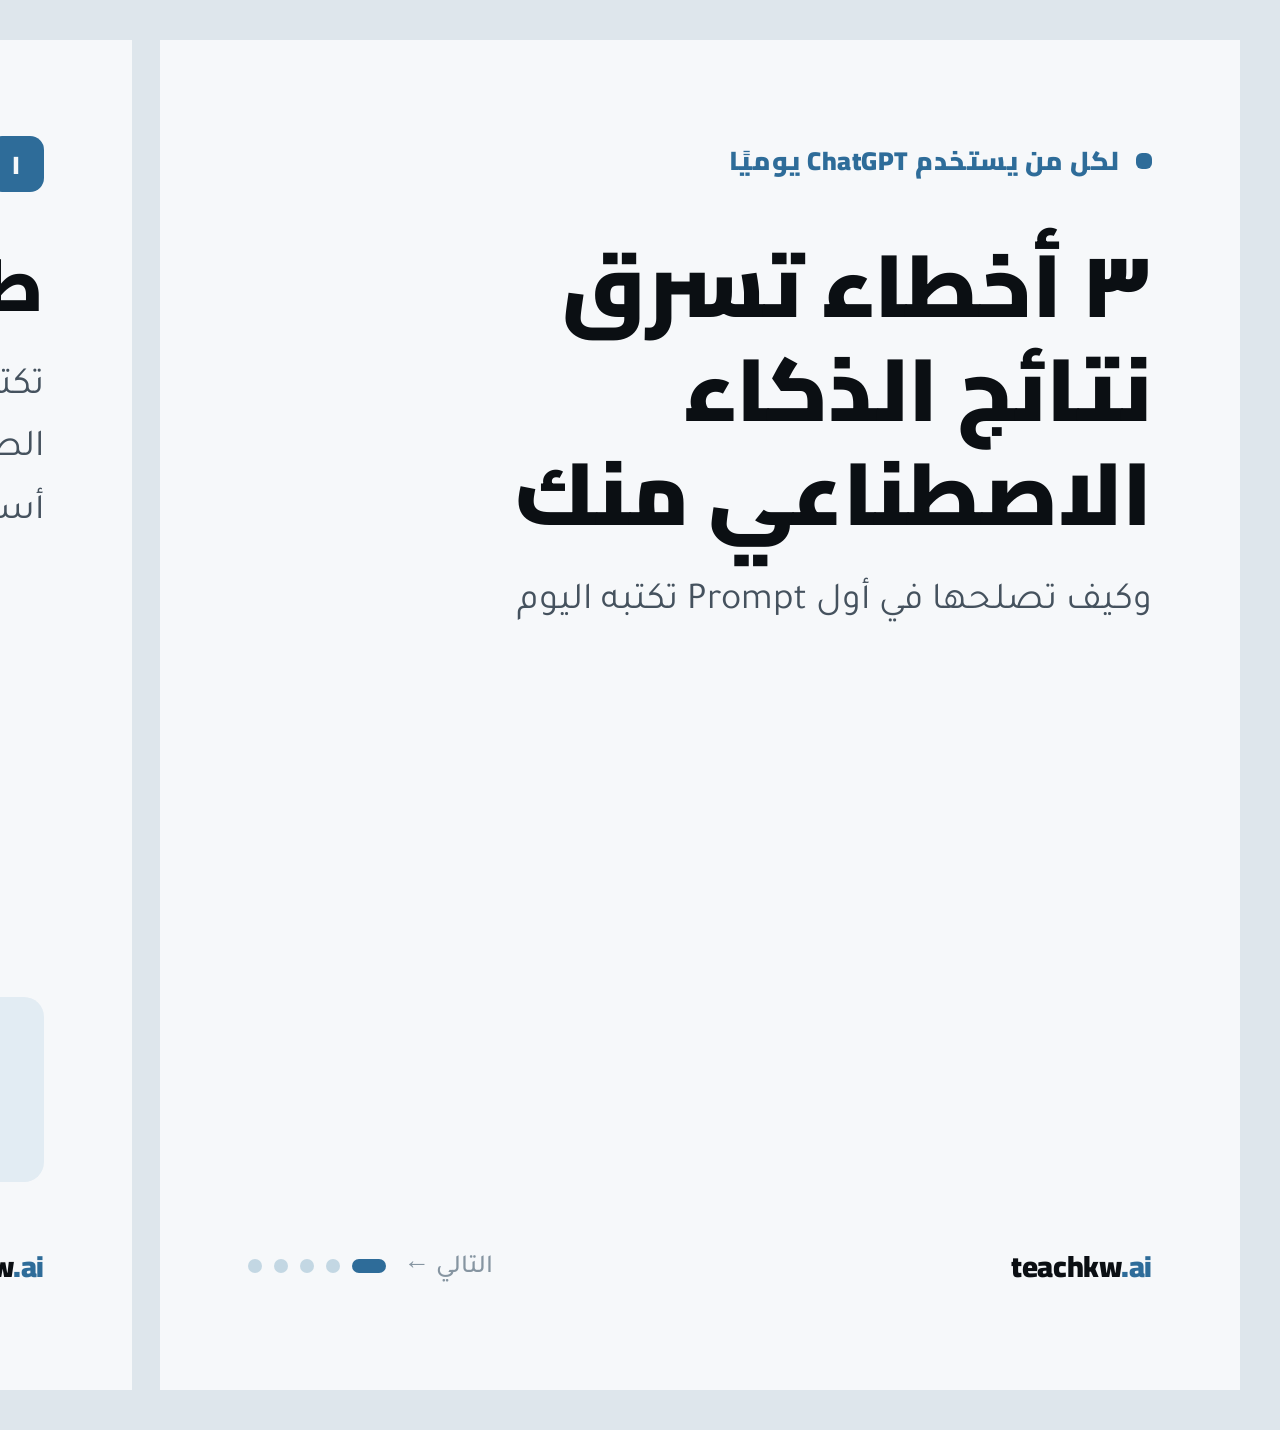
==== design-system/carousel-prompt-mistakes.html @ a30d7a94 "Add teachkw.ai Instagram visual identity design system Complete brand system for an Arabic AI-educat" ====
<!DOCTYPE html>
<html lang="ar" dir="rtl">
<head>
<meta charset="UTF-8">
<title>teachkw.ai — كاروسيل: ٣ أخطاء تسرق نتائج الذكاء الاصطناعي</title>
<link rel="stylesheet" href="assets/fonts.css">
<link rel="stylesheet" href="assets/tokens.css">
<style>
  html, body { margin: 0; background: #DEE6EC; }
  .strip {
    display: flex;
    gap: 28px;
    padding: 40px;
    overflow-x: auto;
    align-items: flex-start;
  }
  .canvas.slide {
    width: 1080px;
    height: 1350px;
    flex: none;
    background: var(--paper);
    padding: 96px 88px;
    display: flex;
    flex-direction: column;
  }
  .canvas.slide.dark { background: var(--blue-deep); }

  .eyebrow-row { display: flex; align-items: center; gap: 16px; }
  .num-chip {
    width: 56px; height: 56px; border-radius: 14px;
    background: var(--blue);
    display: flex; align-items: center; justify-content: center;
    font-family: var(--f-display); font-weight: 900; font-size: 26px; color: var(--paper);
    flex: none;
  }
  .dark .num-chip { background: var(--paper); color: var(--blue-deep); }
  .eyebrow {
    font-family: var(--f-display); font-weight: 700; font-size: 26px;
    letter-spacing: 0.02em; color: var(--blue);
  }
  .dark .eyebrow { color: #8FC1E6; }

  .headline {
    font-family: var(--f-display); font-weight: 900;
    color: var(--ink); text-wrap: balance;
    margin-top: 48px;
  }
  .dark .headline { color: var(--paper); }
  .headline.xl { font-size: 88px; line-height: 1.18; }
  .headline.lg { font-size: 74px; line-height: 1.2; }

  .sub {
    font-family: var(--f-body); font-weight: 400; font-size: 38px; line-height: 1.65;
    color: var(--ink-soft); margin-top: 28px; max-width: 860px;
  }
  .dark .sub { color: #C9DCE9; }

  .fix-box {
    margin-top: auto;
    background: var(--blue-mist);
    border-radius: 20px;
    padding: 40px 44px;
    display: flex;
    gap: 20px;
    align-items: flex-start;
  }
  .dark .fix-box { background: #1C3A52; }
  .fix-mark {
    font-family: var(--f-display); font-weight: 900; font-size: 32px; color: var(--blue);
    flex: none;
  }
  .dark .fix-mark { color: #8FC1E6; }
  .fix-text {
    font-family: var(--f-body); font-weight: 500; font-size: 34px; line-height: 1.55; color: var(--ink);
  }
  .dark .fix-text { color: var(--paper); }

  .spacer { flex: 1; }

  .foot-row {
    margin-top: 56px;
    display: flex; align-items: center; justify-content: space-between;
  }
  .dots { display: flex; gap: 12px; }
  .dot { width: 14px; height: 14px; border-radius: 50%; background: var(--blue-line); }
  .dark .dot { background: var(--blue-line-deep); }
  .dot.active { background: var(--blue); width: 34px; border-radius: 7px; }
  .dark .dot.active { background: var(--paper); }
  .next-tag { font-family: var(--f-body); font-weight: 500; font-size: 26px; color: var(--ink-faint); }
  .dark .next-tag { color: #7C93A3; }

  .cover-word { font-size: 30px; }
  .cta-word { font-size: 46px; text-align: center; }
</style>
</head>
<body>
<div class="strip">

  <!-- Slide 1 — cover -->
  <div class="canvas slide">
    <div class="eyebrow-row">
      <span class="tag-sq" style="width:16px;height:16px;"></span>
      <div class="eyebrow">لكل من يستخدم ChatGPT يوميًا</div>
    </div>
    <div class="headline xl">٣ أخطاء تسرق نتائج الذكاء الاصطناعي منك</div>
    <div class="sub">وكيف تصلحها في أول Prompt تكتبه اليوم</div>
    <div class="spacer"></div>
    <div class="foot-row">
      <div class="wordmark cover-word">teachkw<span class="dot-ai">.ai</span></div>
      <div style="display:flex; align-items:center; gap:18px;">
        <div class="next-tag">التالي ←</div>
        <div class="dots">
          <span class="dot active"></span><span class="dot"></span><span class="dot"></span><span class="dot"></span><span class="dot"></span>
        </div>
      </div>
    </div>
  </div>

  <!-- Slide 2 — mistake 1 (light) -->
  <div class="canvas slide">
    <div class="eyebrow-row">
      <div class="num-chip">١</div>
      <div class="eyebrow">الخطأ الأول</div>
    </div>
    <div class="headline lg">طلب غامض بدون سياق</div>
    <div class="sub">تكتب: «اكتب لي بوست عن القهوة» — بدون تحديد النبرة، الطول، أو الجمهور. النتيجة تطلع عامة، وما تشبه أسلوبك أبدًا.</div>
    <div class="spacer"></div>
    <div class="fix-box">
      <div class="fix-mark">✓</div>
      <div class="fix-text">الحل: حدّد الدور، الجمهور، الطول، والنبرة داخل نفس الطلب.</div>
    </div>
    <div class="foot-row">
      <div class="wordmark cover-word">teachkw<span class="dot-ai">.ai</span></div>
      <div class="dots">
        <span class="dot"></span><span class="dot active"></span><span class="dot"></span><span class="dot"></span><span class="dot"></span>
      </div>
    </div>
  </div>

  <!-- Slide 3 — mistake 2 (dark) -->
  <div class="canvas slide dark">
    <div class="eyebrow-row">
      <div class="num-chip">٢</div>
      <div class="eyebrow">الخطأ الثاني</div>
    </div>
    <div class="headline lg">تجاهل الهدف من المحتوى</div>
    <div class="sub">الذكاء الاصطناعي ما يعرف إذا كنت تبي تبيع، تشرح، أو تسلّي — إلا إذا قلت له صراحة من البداية.</div>
    <div class="spacer"></div>
    <div class="fix-box">
      <div class="fix-mark">✓</div>
      <div class="fix-text">الحل: ابدأ كل طلب بجملة تحدد الهدف: بيع، تعليم، أو تفاعل.</div>
    </div>
    <div class="foot-row">
      <div class="wordmark cover-word on-dark">teachkw<span class="dot-ai">.ai</span></div>
      <div class="dots">
        <span class="dot"></span><span class="dot"></span><span class="dot active"></span><span class="dot"></span><span class="dot"></span>
      </div>
    </div>
  </div>

  <!-- Slide 4 — mistake 3 (light) -->
  <div class="canvas slide">
    <div class="eyebrow-row">
      <div class="num-chip">٣</div>
      <div class="eyebrow">الخطأ الثالث</div>
    </div>
    <div class="headline lg">الاكتفاء بأول نتيجة</div>
    <div class="sub">أول إجابة نادرًا ما تكون الأفضل. أغلب المحترفين يعدّلون على الناتج مرتين أو ثلاث قبل ما يستخدمونه.</div>
    <div class="spacer"></div>
    <div class="fix-box">
      <div class="fix-mark">✓</div>
      <div class="fix-text">الحل: اطلب "اختصرها"، "غيّر النبرة"، أو "أعطني نسخة ثانية" قبل ما توقف.</div>
    </div>
    <div class="foot-row">
      <div class="wordmark cover-word">teachkw<span class="dot-ai">.ai</span></div>
      <div class="dots">
        <span class="dot"></span><span class="dot"></span><span class="dot"></span><span class="dot active"></span><span class="dot"></span>
      </div>
    </div>
  </div>

  <!-- Slide 5 — CTA (dark) -->
  <div class="canvas slide dark" style="align-items:center; text-align:center;">
    <div class="spacer"></div>
    <span class="tag-sq" style="width:16px;height:16px; background:var(--paper);"></span>
    <div class="headline lg" style="margin-top:36px;">جرّب هالثلاث تعديلات بأول Prompt تكتبه اليوم</div>
    <div class="sub" style="text-align:center;">تابعني لمزيد من نصائح الذكاء الاصطناعي بالعربي</div>
    <div class="spacer"></div>
    <div class="wordmark cta-word on-dark">teachkw<span class="dot-ai">.ai</span></div>
    <div class="foot-row" style="width:100%; margin-top:36px;">
      <div class="next-tag" style="margin:0 auto;">شارك المنشور مع صديق يستخدم ChatGPT</div>
    </div>
  </div>

</div>
</body>
</html>
---- design-system/assets/fonts.css ----
@font-face{font-family:"Cairo";font-style:normal;font-weight:400;font-display:swap;src:url([data-uri]) format("woff");}
@font-face{font-family:"Cairo";font-style:normal;font-weight:600;font-display:swap;src:url([data-uri]) format("woff");}
@font-face{font-family:"Cairo";font-style:normal;font-weight:900;font-display:swap;src:url([data-uri]) format("woff");}
@font-face{font-family:"Tajawal";font-style:normal;font-weight:400;font-display:swap;src:url([data-uri]) format("woff");}
@font-face{font-family:"Tajawal";font-style:normal;font-weight:500;font-display:swap;src:url([data-uri]) format("woff");}
@font-face{font-family:"Tajawal";font-style:normal;font-weight:700;font-display:swap;src:url([data-uri]) format("woff");}
---- design-system/assets/tokens.css ----
/* ============================================================
   teachkw.ai — design tokens
   Palette: warm-white paper, calm steel blue, near-black ink.
   Two colors + ink, used with discipline across every asset.
   ============================================================ */

:root {
  /* paper */
  --paper: #F6F8FA;        /* page ground: white with a whisper of blue-grey */
  --paper-raised: #FFFFFF; /* cards / raised surfaces sitting on --paper */

  /* ink */
  --ink: #0B0F13;          /* near-black, cool bias — display type, headlines */
  --ink-soft: #45525E;     /* body copy, secondary text */
  --ink-faint: #8695A1;    /* captions, meta, placeholders */

  /* calm blue */
  --blue: #2E6C99;         /* primary accent — links, marks, tags */
  --blue-deep: #12293D;    /* dark panels, cover backgrounds, contrast slides */
  --blue-mist: #E2ECF3;    /* soft tint — chips, section backgrounds */
  --blue-line: #C3D7E3;    /* hairlines, borders on paper */
  --blue-line-deep: #2C4A61; /* hairlines on --blue-deep panels */

  /* type */
  --f-display: "Cairo", "Segoe UI", Tahoma, Arial, sans-serif;
  --f-body: "Tajawal", "Segoe UI", Tahoma, Arial, sans-serif;
}

* { box-sizing: border-box; }

.canvas {
  font-family: var(--f-body);
  color: var(--ink);
  direction: rtl;
  overflow: hidden;
  position: relative;
}

.canvas p, .canvas h1, .canvas h2, .canvas h3, .canvas span { margin: 0; padding: 0; }

/* recurring brand device: a solid blue square tag — used as bullets,
   corner tabs, slide-number chips. Stands in for a literal logo icon. */
.tag-sq {
  display: inline-block;
  background: var(--blue);
  border-radius: 6px;
}

.wordmark {
  font-family: var(--f-display);
  font-weight: 900;
  letter-spacing: -0.01em;
  white-space: nowrap;
  direction: ltr;
  unicode-bidi: bidi-override;
}
.wordmark .dot-ai { color: var(--blue); }
.wordmark.on-dark { color: var(--paper); }
.wordmark.on-dark .dot-ai { color: #7FB2D8; }
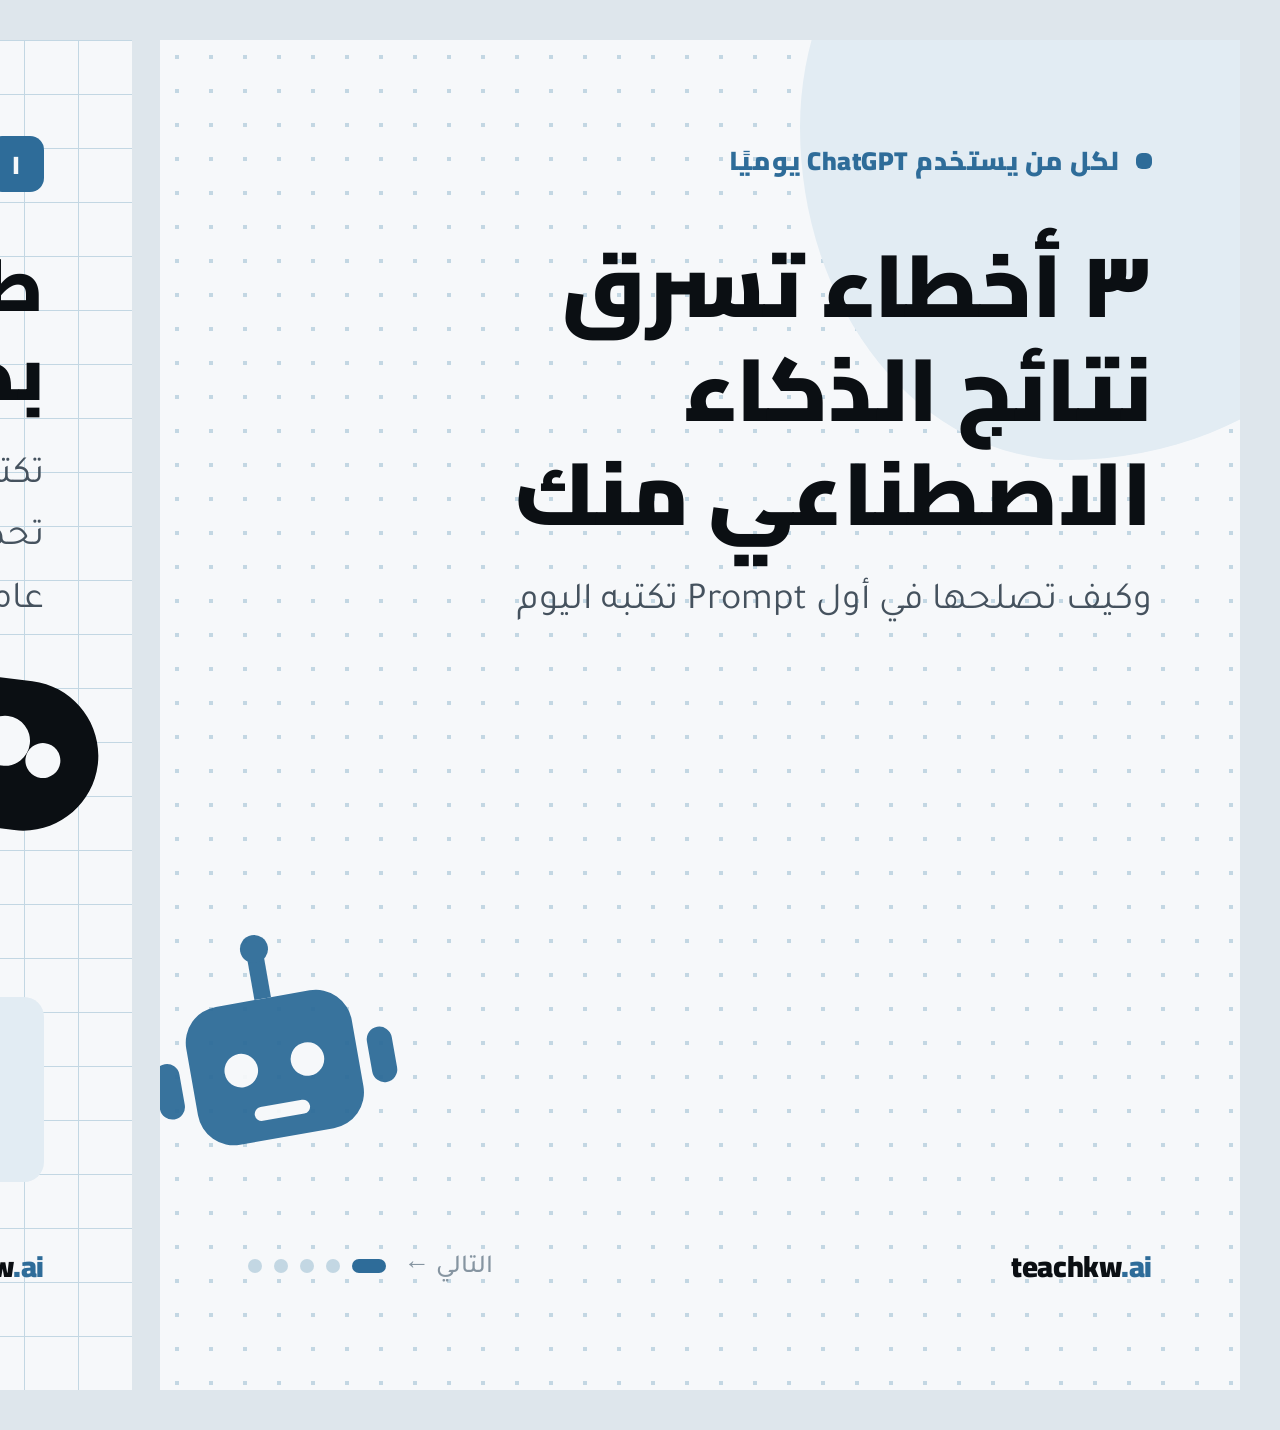
==== commit 87bf38a2: "Add illustration, pattern, and depth layer to the design system Replace the flat, text-only slides w" ====
--- a/design-system/carousel-prompt-mistakes.html
+++ b/design-system/carousel-prompt-mistakes.html
@@ -18,12 +18,18 @@
     width: 1080px;
     height: 1350px;
     flex: none;
-    background: var(--paper);
+    background-color: var(--paper);
+  }
+  .canvas.slide.dark { background-color: var(--blue-deep); }
+  .canvas.slide .stage {
+    height: 100%;
     padding: 96px 88px;
     display: flex;
     flex-direction: column;
   }
-  .canvas.slide.dark { background: var(--blue-deep); }
+
+  .deco-icon { position: absolute; z-index: 0; }
+  .deco-icon svg { filter: none; }
 
   .eyebrow-row { display: flex; align-items: center; gap: 16px; }
   .num-chip {
@@ -46,23 +52,24 @@
     margin-top: 48px;
   }
   .dark .headline { color: var(--paper); }
-  .headline.xl { font-size: 88px; line-height: 1.18; }
-  .headline.lg { font-size: 74px; line-height: 1.2; }
+  .headline.xl { font-size: 88px; line-height: 1.18; max-width: 780px; }
+  .headline.lg { font-size: 74px; line-height: 1.2; max-width: 640px; }
 
   .sub {
     font-family: var(--f-body); font-weight: 400; font-size: 38px; line-height: 1.65;
-    color: var(--ink-soft); margin-top: 28px; max-width: 860px;
+    color: var(--ink-soft); margin-top: 28px; max-width: 720px;
   }
   .dark .sub { color: #C9DCE9; }
 
   .fix-box {
     margin-top: auto;
     background: var(--blue-mist);
-    border-radius: 20px;
+    border-radius: 20px 20px 20px 4px;
     padding: 40px 44px;
     display: flex;
     gap: 20px;
     align-items: flex-start;
+    max-width: 720px;
   }
   .dark .fix-box { background: #1C3A52; }
   .fix-mark {
@@ -94,101 +101,182 @@
 </style>
 </head>
 <body>
+
+<!-- icon symbol library, inlined so file:// use works everywhere -->
+<svg style="display:none" aria-hidden="true">
+<defs>
+<symbol id="sym-thinker" viewBox="0 0 200 200">
+  <circle cx="108" cy="52" r="26" fill="var(--ink)"/>
+  <path d="M60 190 C58 140 70 108 108 108 C146 108 158 140 156 190 Z" fill="var(--ink)"/>
+  <path d="M128 96 C140 88 148 74 146 60" stroke="var(--ink)" stroke-width="14" fill="none" stroke-linecap="round"/>
+  <circle cx="146" cy="58" r="9" fill="var(--ink)"/>
+  <path d="M40 190 C42 160 50 140 66 132" stroke="var(--ink)" stroke-width="16" fill="none" stroke-linecap="round"/>
+  <path d="M176 190 C174 160 166 140 150 132" stroke="var(--ink)" stroke-width="16" fill="none" stroke-linecap="round"/>
+</symbol>
+<symbol id="sym-robot" viewBox="0 0 200 200">
+  <rect x="40" y="70" width="120" height="100" rx="26" fill="var(--blue)"/>
+  <circle cx="76" cy="118" r="12" fill="var(--paper)"/>
+  <circle cx="124" cy="118" r="12" fill="var(--paper)"/>
+  <rect x="80" y="146" width="40" height="10" rx="5" fill="var(--paper)"/>
+  <rect x="94" y="40" width="12" height="30" fill="var(--blue)"/>
+  <circle cx="100" cy="34" r="10" fill="var(--blue)"/>
+  <rect x="14" y="104" width="18" height="40" rx="9" fill="var(--blue)"/>
+  <rect x="168" y="104" width="18" height="40" rx="9" fill="var(--blue)"/>
+</symbol>
+<symbol id="sym-fog" viewBox="0 0 200 200">
+  <path d="M20 90c0-33 27-60 60-60h40c33 0 60 27 60 60s-27 60-60 60H92l-30 26 4-30C36 138 20 116 20 90z" fill="var(--ink)"/>
+  <circle cx="70" cy="88" r="16" fill="var(--paper)"/>
+  <circle cx="104" cy="80" r="20" fill="var(--paper)"/>
+  <circle cx="136" cy="92" r="14" fill="var(--paper)"/>
+</symbol>
+<symbol id="sym-signpost" viewBox="0 0 200 200">
+  <rect x="94" y="60" width="12" height="130" rx="6" fill="var(--ink)"/>
+  <path d="M106 70 h64 l-16 20 16 20 h-64 z" fill="var(--blue)"/>
+  <path d="M94 100 h-60 l16 18 -16 18 h60 z" fill="var(--ink)"/>
+  <path d="M106 40 h48 l-12 15 12 15 h-48 z" fill="var(--blue)"/>
+</symbol>
+<symbol id="sym-checklist" viewBox="0 0 200 200">
+  <rect x="40" y="24" width="120" height="160" rx="14" fill="var(--ink)"/>
+  <rect x="58" y="52" width="84" height="14" rx="7" fill="var(--paper)"/>
+  <rect x="58" y="96" width="60" height="10" rx="5" fill="var(--blue)"/>
+  <rect x="58" y="130" width="60" height="10" rx="5" fill="var(--blue)"/>
+  <circle cx="146" cy="60" r="18" fill="var(--blue)"/>
+  <path d="M138 60 l6 6 12 -12" stroke="var(--paper)" stroke-width="6" fill="none" stroke-linecap="round" stroke-linejoin="round"/>
+  <circle cx="146" cy="102" r="10" fill="none" stroke="var(--ink)" stroke-width="4"/>
+  <circle cx="146" cy="136" r="10" fill="none" stroke="var(--ink)" stroke-width="4"/>
+</symbol>
+<symbol id="sym-bell" viewBox="0 0 200 200">
+  <path d="M100 30c-30 0-46 22-46 56v28l-16 26h124l-16-26v-28c0-34-16-56-46-56z" fill="var(--paper)"/>
+  <circle cx="100" cy="164" r="16" fill="var(--paper)"/>
+  <circle cx="100" cy="26" r="10" fill="var(--paper)"/>
+</symbol>
+</defs>
+</svg>
+
 <div class="strip">
 
   <!-- Slide 1 — cover -->
-  <div class="canvas slide">
-    <div class="eyebrow-row">
-      <span class="tag-sq" style="width:16px;height:16px;"></span>
-      <div class="eyebrow">لكل من يستخدم ChatGPT يوميًا</div>
-    </div>
-    <div class="headline xl">٣ أخطاء تسرق نتائج الذكاء الاصطناعي منك</div>
-    <div class="sub">وكيف تصلحها في أول Prompt تكتبه اليوم</div>
-    <div class="spacer"></div>
-    <div class="foot-row">
-      <div class="wordmark cover-word">teachkw<span class="dot-ai">.ai</span></div>
-      <div style="display:flex; align-items:center; gap:18px;">
-        <div class="next-tag">التالي ←</div>
+  <div class="canvas slide pat-dots">
+    <div class="blob" style="width:640px;height:640px; top:-220px; right:-200px;"></div>
+    <div class="deco-icon icon-auto" style="width:280px;height:280px; left:-30px; bottom:210px; transform:rotate(-10deg); opacity:0.95;">
+      <svg><use href="#sym-robot"/></svg>
+    </div>
+    <div class="stage">
+      <div class="eyebrow-row">
+        <span class="tag-sq" style="width:16px;height:16px;"></span>
+        <div class="eyebrow">لكل من يستخدم ChatGPT يوميًا</div>
+      </div>
+      <div class="headline xl">٣ أخطاء تسرق نتائج الذكاء الاصطناعي منك</div>
+      <div class="sub">وكيف تصلحها في أول Prompt تكتبه اليوم</div>
+      <div class="spacer"></div>
+      <div class="foot-row">
+        <div class="wordmark cover-word">teachkw<span class="dot-ai">.ai</span></div>
+        <div style="display:flex; align-items:center; gap:18px;">
+          <div class="next-tag">التالي ←</div>
+          <div class="dots">
+            <span class="dot active"></span><span class="dot"></span><span class="dot"></span><span class="dot"></span><span class="dot"></span>
+          </div>
+        </div>
+      </div>
+    </div>
+  </div>
+
+  <!-- Slide 2 — mistake 1 (light) -->
+  <div class="canvas slide pat-grid">
+    <div class="blob" style="width:420px;height:420px; top:-140px; left:-160px;"></div>
+    <div class="deco-icon icon-auto" style="width:250px;height:250px; right:10px; top:600px; transform:rotate(7deg);">
+      <svg><use href="#sym-fog"/></svg>
+    </div>
+    <div class="stage">
+      <div class="eyebrow-row">
+        <div class="num-chip">١</div>
+        <div class="eyebrow">الخطأ الأول</div>
+      </div>
+      <div class="headline lg">طلب غامض بدون سياق</div>
+      <div class="sub">تكتب: «اكتب لي بوست عن القهوة» — بدون تحديد النبرة، الطول، أو الجمهور. النتيجة تطلع عامة، وما تشبه أسلوبك أبدًا.</div>
+      <div class="spacer"></div>
+      <div class="fix-box">
+        <div class="fix-mark">✓</div>
+        <div class="fix-text">الحل: حدّد الدور، الجمهور، الطول، والنبرة داخل نفس الطلب.</div>
+      </div>
+      <div class="foot-row">
+        <div class="wordmark cover-word">teachkw<span class="dot-ai">.ai</span></div>
         <div class="dots">
-          <span class="dot active"></span><span class="dot"></span><span class="dot"></span><span class="dot"></span><span class="dot"></span>
-        </div>
-      </div>
-    </div>
-  </div>
-
-  <!-- Slide 2 — mistake 1 (light) -->
-  <div class="canvas slide">
-    <div class="eyebrow-row">
-      <div class="num-chip">١</div>
-      <div class="eyebrow">الخطأ الأول</div>
-    </div>
-    <div class="headline lg">طلب غامض بدون سياق</div>
-    <div class="sub">تكتب: «اكتب لي بوست عن القهوة» — بدون تحديد النبرة، الطول، أو الجمهور. النتيجة تطلع عامة، وما تشبه أسلوبك أبدًا.</div>
-    <div class="spacer"></div>
-    <div class="fix-box">
-      <div class="fix-mark">✓</div>
-      <div class="fix-text">الحل: حدّد الدور، الجمهور، الطول، والنبرة داخل نفس الطلب.</div>
-    </div>
-    <div class="foot-row">
-      <div class="wordmark cover-word">teachkw<span class="dot-ai">.ai</span></div>
-      <div class="dots">
-        <span class="dot"></span><span class="dot active"></span><span class="dot"></span><span class="dot"></span><span class="dot"></span>
+          <span class="dot"></span><span class="dot active"></span><span class="dot"></span><span class="dot"></span><span class="dot"></span>
+        </div>
       </div>
     </div>
   </div>
 
   <!-- Slide 3 — mistake 2 (dark) -->
-  <div class="canvas slide dark">
-    <div class="eyebrow-row">
-      <div class="num-chip">٢</div>
-      <div class="eyebrow">الخطأ الثاني</div>
-    </div>
-    <div class="headline lg">تجاهل الهدف من المحتوى</div>
-    <div class="sub">الذكاء الاصطناعي ما يعرف إذا كنت تبي تبيع، تشرح، أو تسلّي — إلا إذا قلت له صراحة من البداية.</div>
-    <div class="spacer"></div>
-    <div class="fix-box">
-      <div class="fix-mark">✓</div>
-      <div class="fix-text">الحل: ابدأ كل طلب بجملة تحدد الهدف: بيع، تعليم، أو تفاعل.</div>
-    </div>
-    <div class="foot-row">
-      <div class="wordmark cover-word on-dark">teachkw<span class="dot-ai">.ai</span></div>
-      <div class="dots">
-        <span class="dot"></span><span class="dot"></span><span class="dot active"></span><span class="dot"></span><span class="dot"></span>
+  <div class="canvas slide dark pat-dots">
+    <div class="blob" style="width:460px;height:460px; bottom:-180px; right:-160px;"></div>
+    <div class="deco-icon icon-auto" style="width:250px;height:250px; left:20px; top:600px; transform:rotate(-8deg);">
+      <svg><use href="#sym-signpost"/></svg>
+    </div>
+    <div class="stage">
+      <div class="eyebrow-row">
+        <div class="num-chip">٢</div>
+        <div class="eyebrow">الخطأ الثاني</div>
+      </div>
+      <div class="headline lg">تجاهل الهدف من المحتوى</div>
+      <div class="sub">الذكاء الاصطناعي ما يعرف إذا كنت تبي تبيع، تشرح، أو تسلّي — إلا إذا قلت له صراحة من البداية.</div>
+      <div class="spacer"></div>
+      <div class="fix-box">
+        <div class="fix-mark">✓</div>
+        <div class="fix-text">الحل: ابدأ كل طلب بجملة تحدد الهدف: بيع، تعليم، أو تفاعل.</div>
+      </div>
+      <div class="foot-row">
+        <div class="wordmark cover-word on-dark">teachkw<span class="dot-ai">.ai</span></div>
+        <div class="dots">
+          <span class="dot"></span><span class="dot"></span><span class="dot active"></span><span class="dot"></span><span class="dot"></span>
+        </div>
       </div>
     </div>
   </div>
 
   <!-- Slide 4 — mistake 3 (light) -->
-  <div class="canvas slide">
-    <div class="eyebrow-row">
-      <div class="num-chip">٣</div>
-      <div class="eyebrow">الخطأ الثالث</div>
-    </div>
-    <div class="headline lg">الاكتفاء بأول نتيجة</div>
-    <div class="sub">أول إجابة نادرًا ما تكون الأفضل. أغلب المحترفين يعدّلون على الناتج مرتين أو ثلاث قبل ما يستخدمونه.</div>
-    <div class="spacer"></div>
-    <div class="fix-box">
-      <div class="fix-mark">✓</div>
-      <div class="fix-text">الحل: اطلب "اختصرها"، "غيّر النبرة"، أو "أعطني نسخة ثانية" قبل ما توقف.</div>
-    </div>
-    <div class="foot-row">
-      <div class="wordmark cover-word">teachkw<span class="dot-ai">.ai</span></div>
-      <div class="dots">
-        <span class="dot"></span><span class="dot"></span><span class="dot"></span><span class="dot active"></span><span class="dot"></span>
+  <div class="canvas slide pat-grid">
+    <div class="blob" style="width:420px;height:420px; top:-160px; right:-180px;"></div>
+    <div class="deco-icon icon-auto" style="width:230px;height:230px; right:16px; top:610px; transform:rotate(6deg);">
+      <svg><use href="#sym-checklist"/></svg>
+    </div>
+    <div class="stage">
+      <div class="eyebrow-row">
+        <div class="num-chip">٣</div>
+        <div class="eyebrow">الخطأ الثالث</div>
+      </div>
+      <div class="headline lg">الاكتفاء بأول نتيجة</div>
+      <div class="sub">أول إجابة نادرًا ما تكون الأفضل. أغلب المحترفين يعدّلون على الناتج مرتين أو ثلاث قبل ما يستخدمونه.</div>
+      <div class="spacer"></div>
+      <div class="fix-box">
+        <div class="fix-mark">✓</div>
+        <div class="fix-text">الحل: اطلب "اختصرها"، "غيّر النبرة"، أو "أعطني نسخة ثانية" قبل ما توقف.</div>
+      </div>
+      <div class="foot-row">
+        <div class="wordmark cover-word">teachkw<span class="dot-ai">.ai</span></div>
+        <div class="dots">
+          <span class="dot"></span><span class="dot"></span><span class="dot"></span><span class="dot active"></span><span class="dot"></span>
+        </div>
       </div>
     </div>
   </div>
 
   <!-- Slide 5 — CTA (dark) -->
-  <div class="canvas slide dark" style="align-items:center; text-align:center;">
-    <div class="spacer"></div>
-    <span class="tag-sq" style="width:16px;height:16px; background:var(--paper);"></span>
-    <div class="headline lg" style="margin-top:36px;">جرّب هالثلاث تعديلات بأول Prompt تكتبه اليوم</div>
-    <div class="sub" style="text-align:center;">تابعني لمزيد من نصائح الذكاء الاصطناعي بالعربي</div>
-    <div class="spacer"></div>
-    <div class="wordmark cta-word on-dark">teachkw<span class="dot-ai">.ai</span></div>
-    <div class="foot-row" style="width:100%; margin-top:36px;">
-      <div class="next-tag" style="margin:0 auto;">شارك المنشور مع صديق يستخدم ChatGPT</div>
+  <div class="canvas slide dark pat-dots" style="text-align:center;">
+    <div class="blob" style="width:700px;height:700px; top:50%; left:50%; transform:translate(-50%,-58%);"></div>
+    <div class="stage" style="align-items:center;">
+      <div class="spacer"></div>
+      <div class="deco-icon icon-auto" style="position:static; width:160px; height:160px; margin:0 auto;">
+        <svg><use href="#sym-bell"/></svg>
+      </div>
+      <div class="headline lg" style="margin-top:36px; max-width:820px;">جرّب هالثلاث تعديلات بأول Prompt تكتبه اليوم</div>
+      <div class="sub" style="text-align:center; max-width:760px;">تابعني لمزيد من نصائح الذكاء الاصطناعي بالعربي</div>
+      <div class="spacer"></div>
+      <div class="wordmark cta-word on-dark">teachkw<span class="dot-ai">.ai</span></div>
+      <div class="foot-row" style="width:100%; margin-top:36px;">
+        <div class="next-tag" style="margin:0 auto;">شارك المنشور مع صديق يستخدم ChatGPT</div>
+      </div>
     </div>
   </div>
 
--- a/design-system/assets/tokens.css
+++ b/design-system/assets/tokens.css
@@ -57,3 +57,48 @@
 .wordmark .dot-ai { color: var(--blue); }
 .wordmark.on-dark { color: var(--paper); }
 .wordmark.on-dark .dot-ai { color: #7FB2D8; }
+
+/* ---- illustration icons: colors follow the tokens automatically ---- */
+.icon-auto svg { width: 100%; height: 100%; display: block; }
+.dark .icon-auto { --ink: #F6F8FA; --paper: #12293D; --blue: #7FB2D8; }
+
+/* ---- background patterns / decoration ---- */
+.pat-dots {
+  background-image: radial-gradient(var(--blue-line) 2.5px, transparent 2.5px);
+  background-size: 34px 34px;
+}
+.dark.pat-dots {
+  background-image: radial-gradient(var(--blue-line-deep) 2.5px, transparent 2.5px);
+}
+.pat-grid {
+  background-image:
+    linear-gradient(var(--blue-line) 1px, transparent 1px),
+    linear-gradient(90deg, var(--blue-line) 1px, transparent 1px);
+  background-size: 54px 54px;
+}
+.dark.pat-grid {
+  background-image:
+    linear-gradient(var(--blue-line-deep) 1px, transparent 1px),
+    linear-gradient(90deg, var(--blue-line-deep) 1px, transparent 1px);
+}
+
+.blob {
+  position: absolute;
+  border-radius: 44% 56% 58% 42% / 48% 44% 56% 52%;
+  background: var(--blue-mist);
+  z-index: 0;
+}
+.dark .blob { background: var(--blue-line-deep); opacity: 0.5; }
+
+.ghost-num {
+  position: absolute;
+  font-family: var(--f-display);
+  font-weight: 900;
+  color: var(--blue-mist);
+  line-height: 1;
+  z-index: 0;
+  user-select: none;
+}
+.dark .ghost-num { color: var(--blue-line-deep); }
+
+.stage { position: relative; z-index: 1; }
